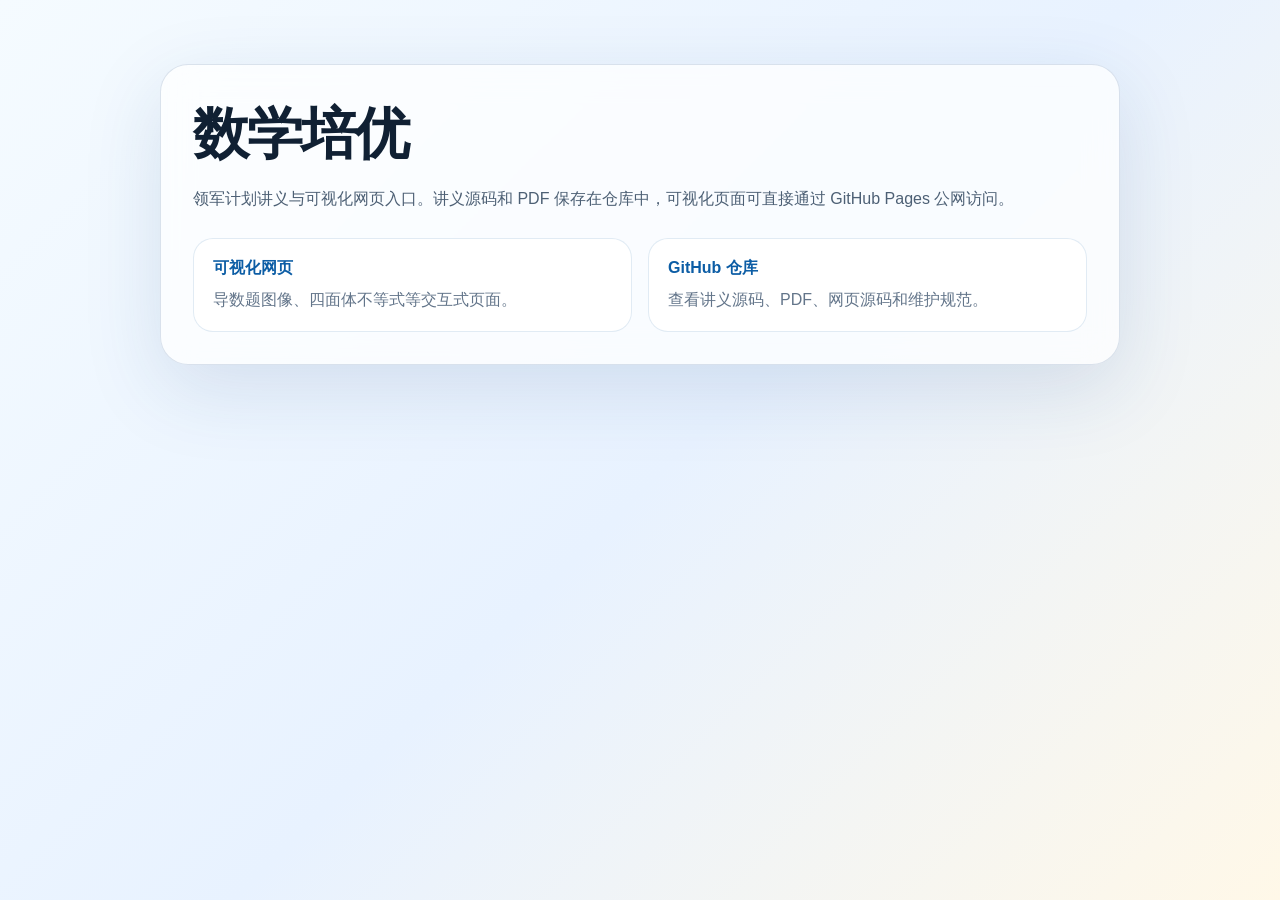
==== index.html @ 7e8201c2 "Add visualization pages" ====
<!doctype html>
<html lang="zh-CN">
<head>
  <meta charset="utf-8">
  <meta name="viewport" content="width=device-width, initial-scale=1">
  <title>数学培优</title>
  <style>
    body {
      margin: 0;
      min-height: 100vh;
      font-family: "Microsoft YaHei", "Noto Sans CJK SC", sans-serif;
      color: #102033;
      background: linear-gradient(135deg, #f5fbff 0%, #e8f2ff 52%, #fff8e8 100%);
    }
    main {
      width: min(960px, calc(100% - 32px));
      margin: 0 auto;
      padding: 64px 0;
    }
    .card {
      padding: 32px;
      border: 1px solid rgba(38, 83, 140, 0.16);
      border-radius: 28px;
      background: rgba(255, 255, 255, 0.72);
      box-shadow: 0 24px 80px rgba(34, 73, 122, 0.13);
      backdrop-filter: blur(16px);
    }
    h1 {
      margin: 0 0 12px;
      font-size: clamp(32px, 6vw, 56px);
      letter-spacing: -0.04em;
    }
    p {
      margin: 0 0 24px;
      color: #4d6075;
      line-height: 1.8;
    }
    a {
      color: #0c5da5;
      text-decoration: none;
      font-weight: 700;
    }
    .links {
      display: grid;
      gap: 16px;
      grid-template-columns: repeat(auto-fit, minmax(260px, 1fr));
    }
    .link-card {
      display: block;
      padding: 20px;
      border-radius: 20px;
      background: #ffffff;
      box-shadow: inset 0 0 0 1px rgba(12, 93, 165, 0.12);
    }
    .link-card span {
      display: block;
      margin-top: 8px;
      color: #63758a;
      font-weight: 400;
      line-height: 1.6;
    }
  </style>
</head>
<body>
  <main>
    <section class="card">
      <h1>数学培优</h1>
      <p>领军计划讲义与可视化网页入口。讲义源码和 PDF 保存在仓库中，可视化页面可直接通过 GitHub Pages 公网访问。</p>
      <div class="links">
        <a class="link-card" href="./领军计划/可视化网页/">
          可视化网页
          <span>导数题图像、四面体不等式等交互式页面。</span>
        </a>
        <a class="link-card" href="https://github.com/wcx12/shuxuepeiyou">
          GitHub 仓库
          <span>查看讲义源码、PDF、网页源码和维护规范。</span>
        </a>
      </div>
    </section>
  </main>
</body>
</html>
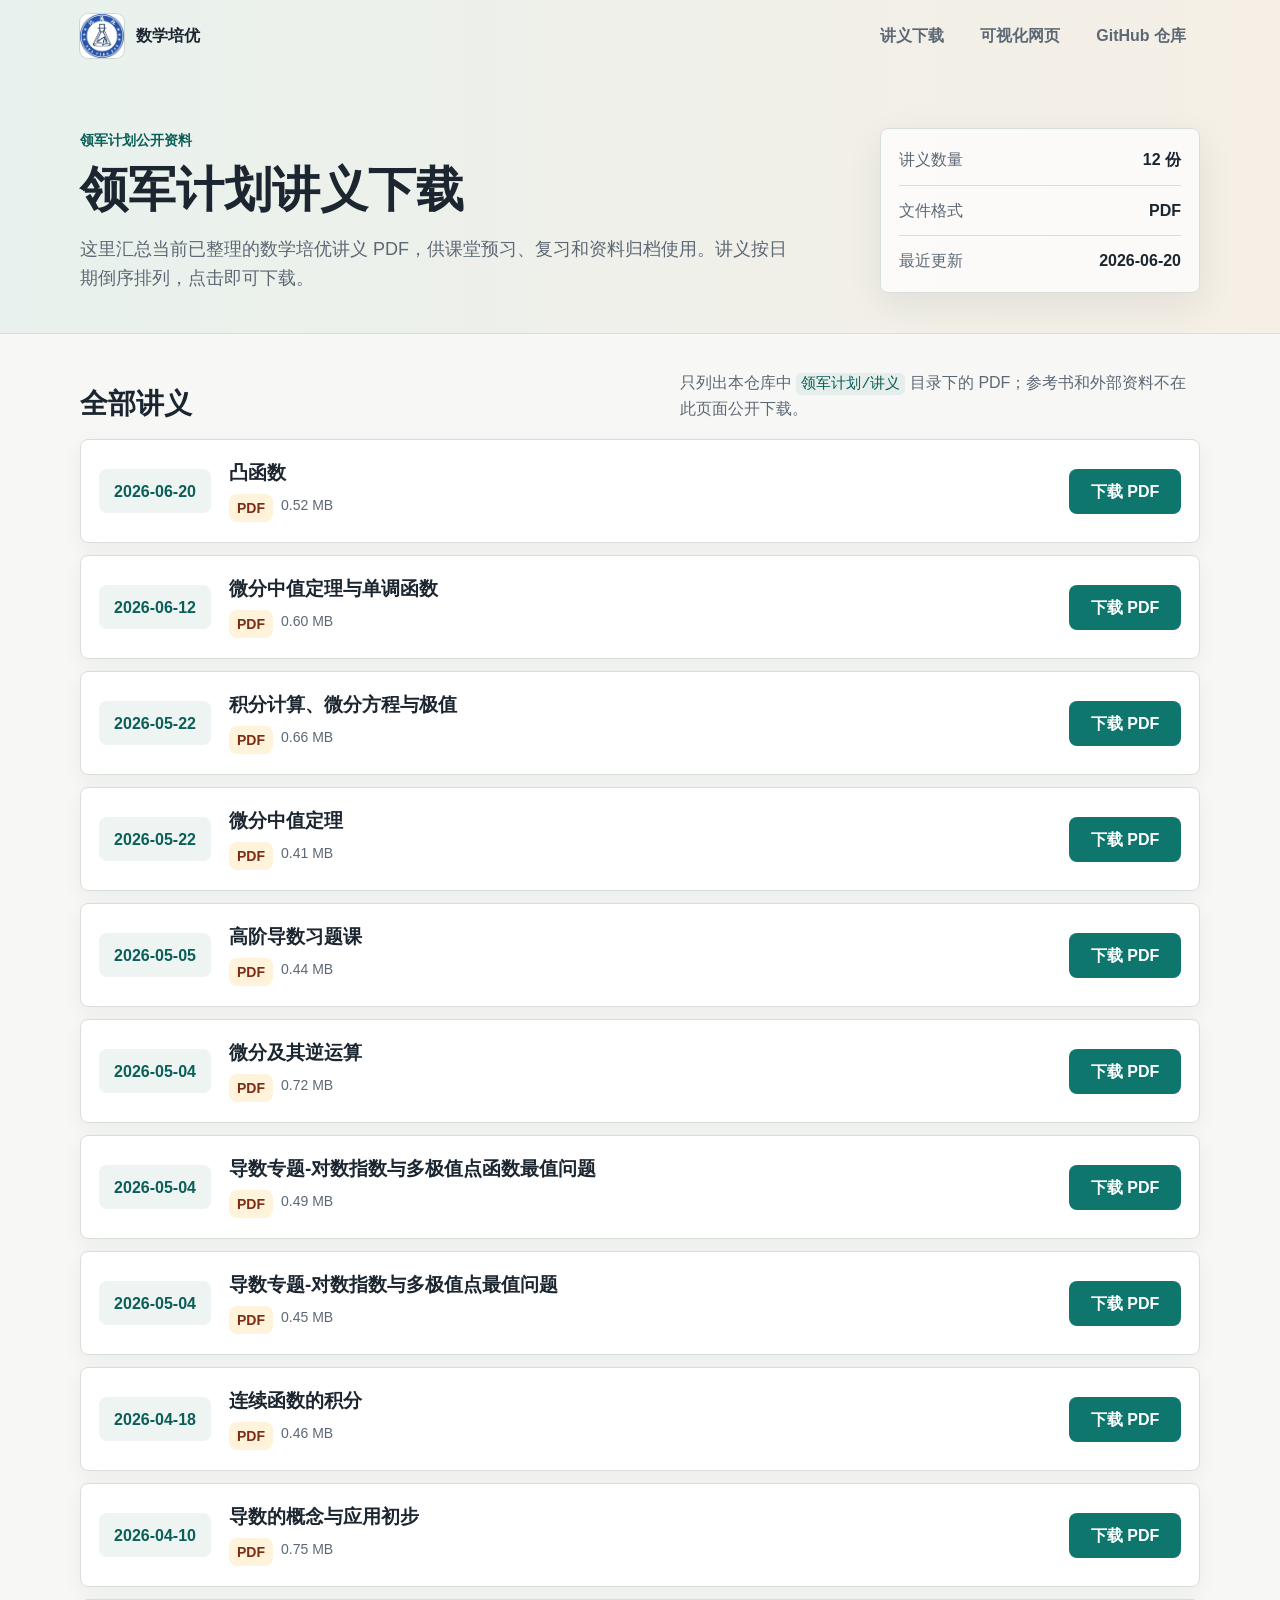
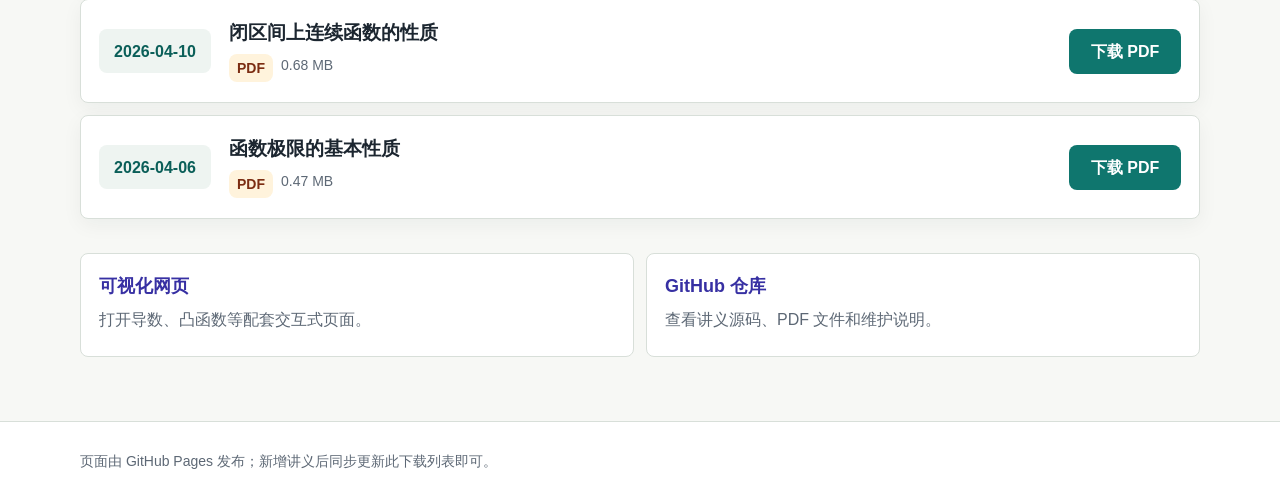
==== commit 8ae31f3d: "Add lecture download page" ====
--- a/index.html
+++ b/index.html
@@ -3,80 +3,664 @@
 <head>
   <meta charset="utf-8">
   <meta name="viewport" content="width=device-width, initial-scale=1">
-  <title>数学培优</title>
+  <title>领军计划讲义下载 | 数学培优</title>
+  <meta name="description" content="领军计划数学培优讲义 PDF 公开下载入口。">
   <style>
+    :root {
+      color-scheme: light;
+      --bg: #f7f8f5;
+      --surface: #ffffff;
+      --surface-soft: #eef4f1;
+      --ink: #1c2630;
+      --muted: #5d6875;
+      --line: #d8dfd9;
+      --primary: #0f766e;
+      --primary-dark: #0b5f59;
+      --accent: #b45309;
+      --accent-soft: #fff3dc;
+      --indigo: #3730a3;
+      --shadow: 0 12px 36px rgba(28, 38, 48, 0.08);
+    }
+
+    * {
+      box-sizing: border-box;
+    }
+
+    html {
+      scroll-behavior: smooth;
+    }
+
     body {
       margin: 0;
       min-height: 100vh;
-      font-family: "Microsoft YaHei", "Noto Sans CJK SC", sans-serif;
-      color: #102033;
-      background: linear-gradient(135deg, #f5fbff 0%, #e8f2ff 52%, #fff8e8 100%);
-    }
-    main {
-      width: min(960px, calc(100% - 32px));
+      font-family: "Microsoft YaHei", "Noto Sans CJK SC", "PingFang SC", Arial, sans-serif;
+      font-size: 16px;
+      line-height: 1.6;
+      color: var(--ink);
+      background: var(--bg);
+      overflow-x: hidden;
+    }
+
+    a {
+      color: inherit;
+    }
+
+    code {
+      padding: 2px 5px;
+      border-radius: 6px;
+      background: rgba(15, 118, 110, 0.08);
+      color: var(--primary-dark);
+      font-family: "Consolas", "Microsoft YaHei", monospace;
+      font-size: 0.94em;
+      overflow-wrap: anywhere;
+    }
+
+    a:focus-visible,
+    button:focus-visible {
+      outline: 3px solid rgba(15, 118, 110, 0.35);
+      outline-offset: 3px;
+    }
+
+    .skip-link {
+      position: absolute;
+      left: 16px;
+      top: 12px;
+      z-index: 10;
+      transform: translateY(-140%);
+      padding: 10px 14px;
+      border-radius: 8px;
+      background: var(--ink);
+      color: #fff;
+      text-decoration: none;
+      transition: transform 160ms ease;
+    }
+
+    .skip-link:focus {
+      transform: translateY(0);
+    }
+
+    .page-shell {
+      width: min(1120px, calc(100% - 32px));
       margin: 0 auto;
-      padding: 64px 0;
-    }
-    .card {
-      padding: 32px;
-      border: 1px solid rgba(38, 83, 140, 0.16);
-      border-radius: 28px;
-      background: rgba(255, 255, 255, 0.72);
-      box-shadow: 0 24px 80px rgba(34, 73, 122, 0.13);
-      backdrop-filter: blur(16px);
-    }
-    h1 {
-      margin: 0 0 12px;
-      font-size: clamp(32px, 6vw, 56px);
-      letter-spacing: -0.04em;
-    }
-    p {
-      margin: 0 0 24px;
-      color: #4d6075;
-      line-height: 1.8;
-    }
-    a {
-      color: #0c5da5;
+    }
+
+    .site-header {
+      border-bottom: 1px solid var(--line);
+      background:
+        linear-gradient(90deg, rgba(15, 118, 110, 0.08), rgba(180, 83, 9, 0.08)),
+        #fbfcf8;
+    }
+
+    .nav {
+      display: flex;
+      align-items: center;
+      justify-content: space-between;
+      gap: 24px;
+      min-height: 72px;
+    }
+
+    .brand {
+      display: flex;
+      align-items: center;
+      gap: 12px;
+      min-width: 0;
+      color: var(--ink);
       text-decoration: none;
       font-weight: 700;
     }
-    .links {
+
+    .brand img {
+      width: 44px;
+      height: 44px;
+      border-radius: 8px;
+      object-fit: cover;
+      background: #fff;
+      box-shadow: 0 0 0 1px rgba(28, 38, 48, 0.12);
+    }
+
+    .brand span {
+      white-space: nowrap;
+    }
+
+    .nav-links {
+      display: flex;
+      align-items: center;
+      gap: 8px;
+      flex-wrap: wrap;
+      justify-content: flex-end;
+    }
+
+    .nav-links a {
+      display: inline-flex;
+      align-items: center;
+      min-height: 44px;
+      padding: 10px 14px;
+      border-radius: 8px;
+      color: var(--muted);
+      text-decoration: none;
+      font-weight: 600;
+      transition: background 160ms ease, color 160ms ease;
+    }
+
+    .nav-links a:hover {
+      background: rgba(15, 118, 110, 0.08);
+      color: var(--primary-dark);
+    }
+
+    .hero {
+      padding: 56px 0 40px;
+    }
+
+    .hero-grid {
       display: grid;
+      grid-template-columns: minmax(0, 1fr) 320px;
+      gap: 36px;
+      align-items: end;
+    }
+
+    .eyebrow {
+      margin: 0 0 12px;
+      color: var(--primary-dark);
+      font-size: 14px;
+      font-weight: 700;
+    }
+
+    h1 {
+      max-width: 760px;
+      margin: 0;
+      font-size: 48px;
+      line-height: 1.12;
+      letter-spacing: 0;
+    }
+
+    .hero-copy {
+      max-width: 720px;
+      margin: 18px 0 0;
+      color: var(--muted);
+      font-size: 18px;
+      overflow-wrap: anywhere;
+    }
+
+    .summary-panel {
+      display: grid;
+      gap: 12px;
+      min-width: 0;
+      padding: 18px;
+      border: 1px solid var(--line);
+      border-radius: 8px;
+      background: rgba(255, 255, 255, 0.72);
+      box-shadow: var(--shadow);
+    }
+
+    .summary-row {
+      display: grid;
+      grid-template-columns: minmax(0, 1fr) auto;
       gap: 16px;
-      grid-template-columns: repeat(auto-fit, minmax(260px, 1fr));
-    }
-    .link-card {
+      padding-bottom: 12px;
+      border-bottom: 1px solid var(--line);
+    }
+
+    .summary-row:last-child {
+      padding-bottom: 0;
+      border-bottom: 0;
+    }
+
+    .summary-row span:first-child {
+      color: var(--muted);
+    }
+
+    .summary-row strong {
+      font-variant-numeric: tabular-nums;
+      text-align: right;
+      overflow-wrap: anywhere;
+    }
+
+    main {
+      padding: 36px 0 64px;
+    }
+
+    .section-heading {
+      display: flex;
+      align-items: end;
+      justify-content: space-between;
+      gap: 24px;
+      margin-bottom: 18px;
+    }
+
+    h2 {
+      margin: 0;
+      font-size: 28px;
+      line-height: 1.25;
+      letter-spacing: 0;
+    }
+
+    .section-heading p {
+      max-width: 520px;
+      margin: 0;
+      color: var(--muted);
+    }
+
+    .lecture-list {
+      display: grid;
+      gap: 12px;
+      margin: 0;
+      padding: 0;
+      list-style: none;
+    }
+
+    .lecture-card {
+      display: grid;
+      grid-template-columns: 112px minmax(0, 1fr) auto;
+      gap: 18px;
+      align-items: center;
+      min-width: 0;
+      min-height: 104px;
+      padding: 18px;
+      border: 1px solid var(--line);
+      border-radius: 8px;
+      background: var(--surface);
+      box-shadow: 0 6px 20px rgba(28, 38, 48, 0.05);
+    }
+
+    .date {
+      display: inline-flex;
+      align-items: center;
+      justify-content: center;
+      min-height: 44px;
+      padding: 8px 10px;
+      border-radius: 8px;
+      background: var(--surface-soft);
+      color: var(--primary-dark);
+      font-weight: 800;
+      font-variant-numeric: tabular-nums;
+      white-space: nowrap;
+    }
+
+    .lecture-title {
+      min-width: 0;
+    }
+
+    .lecture-title h3 {
+      margin: 0;
+      font-size: 19px;
+      line-height: 1.35;
+      letter-spacing: 0;
+    }
+
+    .meta {
+      display: flex;
+      flex-wrap: wrap;
+      gap: 8px;
+      margin-top: 8px;
+      color: var(--muted);
+      font-size: 14px;
+    }
+
+    .tag {
+      display: inline-flex;
+      align-items: center;
+      min-height: 28px;
+      padding: 3px 8px;
+      border-radius: 8px;
+      background: var(--accent-soft);
+      color: #7c2d12;
+      font-weight: 700;
+    }
+
+    .download-link {
+      display: inline-flex;
+      align-items: center;
+      justify-content: center;
+      min-width: 112px;
+      min-height: 44px;
+      padding: 10px 16px;
+      border-radius: 8px;
+      background: var(--primary);
+      color: #fff;
+      text-decoration: none;
+      font-weight: 800;
+      transition: background 160ms ease, box-shadow 160ms ease;
+    }
+
+    .download-link:hover {
+      background: var(--primary-dark);
+      box-shadow: 0 8px 20px rgba(15, 118, 110, 0.24);
+    }
+
+    .related {
+      display: grid;
+      grid-template-columns: repeat(2, minmax(0, 1fr));
+      gap: 12px;
+      margin-top: 34px;
+    }
+
+    .related a {
       display: block;
-      padding: 20px;
-      border-radius: 20px;
-      background: #ffffff;
-      box-shadow: inset 0 0 0 1px rgba(12, 93, 165, 0.12);
-    }
-    .link-card span {
+      min-width: 0;
+      min-height: 104px;
+      padding: 18px;
+      border: 1px solid var(--line);
+      border-radius: 8px;
+      background: #fff;
+      text-decoration: none;
+      transition: border-color 160ms ease, transform 160ms ease;
+    }
+
+    .related a:hover {
+      border-color: rgba(15, 118, 110, 0.42);
+      transform: translateY(-2px);
+    }
+
+    .related strong {
       display: block;
-      margin-top: 8px;
-      color: #63758a;
-      font-weight: 400;
-      line-height: 1.6;
+      margin-bottom: 6px;
+      color: var(--indigo);
+      font-size: 18px;
+    }
+
+    .related span {
+      color: var(--muted);
+    }
+
+    footer {
+      padding: 28px 0;
+      border-top: 1px solid var(--line);
+      color: var(--muted);
+      background: #fff;
+      font-size: 14px;
+    }
+
+    @media (max-width: 820px) {
+      .hero-grid,
+      .related {
+        grid-template-columns: 1fr;
+      }
+
+      h1 {
+        font-size: 38px;
+      }
+
+      .section-heading {
+        display: block;
+      }
+
+      .section-heading p {
+        margin-top: 8px;
+      }
+
+      .lecture-card {
+        grid-template-columns: 1fr;
+        align-items: start;
+      }
+
+      .date {
+        width: fit-content;
+      }
+
+      .download-link {
+        width: 100%;
+      }
+    }
+
+    @media (max-width: 560px) {
+      .page-shell {
+        width: min(1120px, calc(100% - 24px));
+      }
+
+      .nav {
+        align-items: flex-start;
+        flex-direction: column;
+        gap: 8px;
+        padding: 14px 0;
+      }
+
+      .nav-links {
+        width: 100%;
+        justify-content: flex-start;
+      }
+
+      .nav-links a {
+        padding: 10px 10px 10px 0;
+      }
+
+      .hero {
+        padding-top: 36px;
+      }
+
+      h1 {
+        font-size: 32px;
+      }
+
+      .hero-copy {
+        font-size: 16px;
+      }
+    }
+
+    @media (prefers-reduced-motion: reduce) {
+      *,
+      *::before,
+      *::after {
+        scroll-behavior: auto !important;
+        transition: none !important;
+      }
     }
   </style>
 </head>
 <body>
-  <main>
-    <section class="card">
-      <h1>数学培优</h1>
-      <p>领军计划讲义与可视化网页入口。讲义源码和 PDF 保存在仓库中，可视化页面可直接通过 GitHub Pages 公网访问。</p>
-      <div class="links">
-        <a class="link-card" href="./领军计划/可视化网页/">
-          可视化网页
-          <span>导数题图像、四面体不等式等交互式页面。</span>
+  <a class="skip-link" href="#lectures">跳到讲义列表</a>
+
+  <header class="site-header">
+    <div class="page-shell">
+      <nav class="nav" aria-label="主导航">
+        <a class="brand" href="./">
+          <img src="./领军计划/讲义/模板/assets/logo1.jpg" alt="数学培优标识">
+          <span>数学培优</span>
         </a>
-        <a class="link-card" href="https://github.com/wcx12/shuxuepeiyou">
-          GitHub 仓库
-          <span>查看讲义源码、PDF、网页源码和维护规范。</span>
-        </a>
+        <div class="nav-links">
+          <a href="#lectures">讲义下载</a>
+          <a href="./领军计划/可视化网页/">可视化网页</a>
+          <a href="https://github.com/wcx12/shuxuepeiyou">GitHub 仓库</a>
+        </div>
+      </nav>
+
+      <section class="hero" aria-labelledby="page-title">
+        <div class="hero-grid">
+          <div>
+            <p class="eyebrow">领军计划公开资料</p>
+            <h1 id="page-title">领军计划讲义下载</h1>
+            <p class="hero-copy">
+              这里汇总当前已整理的数学培优讲义 PDF，供课堂预习、复习和资料归档使用。讲义按日期倒序排列，点击即可下载。
+            </p>
+          </div>
+          <aside class="summary-panel" aria-label="讲义概览">
+            <div class="summary-row">
+              <span>讲义数量</span>
+              <strong>12 份</strong>
+            </div>
+            <div class="summary-row">
+              <span>文件格式</span>
+              <strong>PDF</strong>
+            </div>
+            <div class="summary-row">
+              <span>最近更新</span>
+              <strong>2026-06-20</strong>
+            </div>
+          </aside>
+        </div>
+      </section>
+    </div>
+  </header>
+
+  <main id="lectures" class="page-shell">
+    <section aria-labelledby="lectures-title">
+      <div class="section-heading">
+        <h2 id="lectures-title">全部讲义</h2>
+        <p>只列出本仓库中 <code>领军计划/讲义</code> 目录下的 PDF；参考书和外部资料不在此页面公开下载。</p>
       </div>
+
+      <ol class="lecture-list">
+        <li class="lecture-card">
+          <time class="date" datetime="2026-06-20">2026-06-20</time>
+          <div class="lecture-title">
+            <h3>凸函数</h3>
+            <div class="meta">
+              <span class="tag">PDF</span>
+              <span>0.52 MB</span>
+            </div>
+          </div>
+          <a class="download-link" href="./领军计划/讲义/2026-06-20-凸函数/凸函数.pdf" download>下载 PDF</a>
+        </li>
+
+        <li class="lecture-card">
+          <time class="date" datetime="2026-06-12">2026-06-12</time>
+          <div class="lecture-title">
+            <h3>微分中值定理与单调函数</h3>
+            <div class="meta">
+              <span class="tag">PDF</span>
+              <span>0.60 MB</span>
+            </div>
+          </div>
+          <a class="download-link" href="./领军计划/讲义/2026-06-12-微分中值定理与单调函数/微分中值定理与单调函数.pdf" download>下载 PDF</a>
+        </li>
+
+        <li class="lecture-card">
+          <time class="date" datetime="2026-05-22">2026-05-22</time>
+          <div class="lecture-title">
+            <h3>积分计算、微分方程与极值</h3>
+            <div class="meta">
+              <span class="tag">PDF</span>
+              <span>0.66 MB</span>
+            </div>
+          </div>
+          <a class="download-link" href="./领军计划/讲义/2026-05-22-积分计算、微分方程与极值/积分计算、微分方程与极值.pdf" download>下载 PDF</a>
+        </li>
+
+        <li class="lecture-card">
+          <time class="date" datetime="2026-05-22">2026-05-22</time>
+          <div class="lecture-title">
+            <h3>微分中值定理</h3>
+            <div class="meta">
+              <span class="tag">PDF</span>
+              <span>0.41 MB</span>
+            </div>
+          </div>
+          <a class="download-link" href="./领军计划/讲义/2026-05-22-微分中值定理/微分中值定理.pdf" download>下载 PDF</a>
+        </li>
+
+        <li class="lecture-card">
+          <time class="date" datetime="2026-05-05">2026-05-05</time>
+          <div class="lecture-title">
+            <h3>高阶导数习题课</h3>
+            <div class="meta">
+              <span class="tag">PDF</span>
+              <span>0.44 MB</span>
+            </div>
+          </div>
+          <a class="download-link" href="./领军计划/讲义/2026-05-05-高阶导数习题课/高阶导数习题课.pdf" download>下载 PDF</a>
+        </li>
+
+        <li class="lecture-card">
+          <time class="date" datetime="2026-05-04">2026-05-04</time>
+          <div class="lecture-title">
+            <h3>微分及其逆运算</h3>
+            <div class="meta">
+              <span class="tag">PDF</span>
+              <span>0.72 MB</span>
+            </div>
+          </div>
+          <a class="download-link" href="./领军计划/讲义/2026-05-04-微分及其逆运算/微分及其逆运算.pdf" download>下载 PDF</a>
+        </li>
+
+        <li class="lecture-card">
+          <time class="date" datetime="2026-05-04">2026-05-04</time>
+          <div class="lecture-title">
+            <h3>导数专题-对数指数与多极值点函数最值问题</h3>
+            <div class="meta">
+              <span class="tag">PDF</span>
+              <span>0.49 MB</span>
+            </div>
+          </div>
+          <a class="download-link" href="./领军计划/讲义/2026-05-04-导数专题-对数指数与多极值点函数最值问题/导数专题-对数指数与多极值点函数最值问题.pdf" download>下载 PDF</a>
+        </li>
+
+        <li class="lecture-card">
+          <time class="date" datetime="2026-05-04">2026-05-04</time>
+          <div class="lecture-title">
+            <h3>导数专题-对数指数与多极值点最值问题</h3>
+            <div class="meta">
+              <span class="tag">PDF</span>
+              <span>0.45 MB</span>
+            </div>
+          </div>
+          <a class="download-link" href="./领军计划/讲义/2026-05-04-导数专题-对数指数与多极值点最值问题/导数专题-对数指数与多极值点最值问题.pdf" download>下载 PDF</a>
+        </li>
+
+        <li class="lecture-card">
+          <time class="date" datetime="2026-04-18">2026-04-18</time>
+          <div class="lecture-title">
+            <h3>连续函数的积分</h3>
+            <div class="meta">
+              <span class="tag">PDF</span>
+              <span>0.46 MB</span>
+            </div>
+          </div>
+          <a class="download-link" href="./领军计划/讲义/2026-04-18-连续函数的积分/连续函数的积分.pdf" download>下载 PDF</a>
+        </li>
+
+        <li class="lecture-card">
+          <time class="date" datetime="2026-04-10">2026-04-10</time>
+          <div class="lecture-title">
+            <h3>导数的概念与应用初步</h3>
+            <div class="meta">
+              <span class="tag">PDF</span>
+              <span>0.75 MB</span>
+            </div>
+          </div>
+          <a class="download-link" href="./领军计划/讲义/2026-04-10-导数的概念与应用初步/导数的概念与应用初步.pdf" download>下载 PDF</a>
+        </li>
+
+        <li class="lecture-card">
+          <time class="date" datetime="2026-04-10">2026-04-10</time>
+          <div class="lecture-title">
+            <h3>闭区间上连续函数的性质</h3>
+            <div class="meta">
+              <span class="tag">PDF</span>
+              <span>0.68 MB</span>
+            </div>
+          </div>
+          <a class="download-link" href="./领军计划/讲义/2026-04-10-闭区间上连续函数的性质/闭区间上连续函数的性质.pdf" download>下载 PDF</a>
+        </li>
+
+        <li class="lecture-card">
+          <time class="date" datetime="2026-04-06">2026-04-06</time>
+          <div class="lecture-title">
+            <h3>函数极限的基本性质</h3>
+            <div class="meta">
+              <span class="tag">PDF</span>
+              <span>0.47 MB</span>
+            </div>
+          </div>
+          <a class="download-link" href="./领军计划/讲义/2026-04-06-函数极限的基本性质/函数极限的基本性质.pdf" download>下载 PDF</a>
+        </li>
+      </ol>
+    </section>
+
+    <section class="related" aria-label="相关入口">
+      <a href="./领军计划/可视化网页/">
+        <strong>可视化网页</strong>
+        <span>打开导数、凸函数等配套交互式页面。</span>
+      </a>
+      <a href="https://github.com/wcx12/shuxuepeiyou">
+        <strong>GitHub 仓库</strong>
+        <span>查看讲义源码、PDF 文件和维护说明。</span>
+      </a>
     </section>
   </main>
+
+  <footer>
+    <div class="page-shell">
+      页面由 GitHub Pages 发布；新增讲义后同步更新此下载列表即可。
+    </div>
+  </footer>
 </body>
 </html>
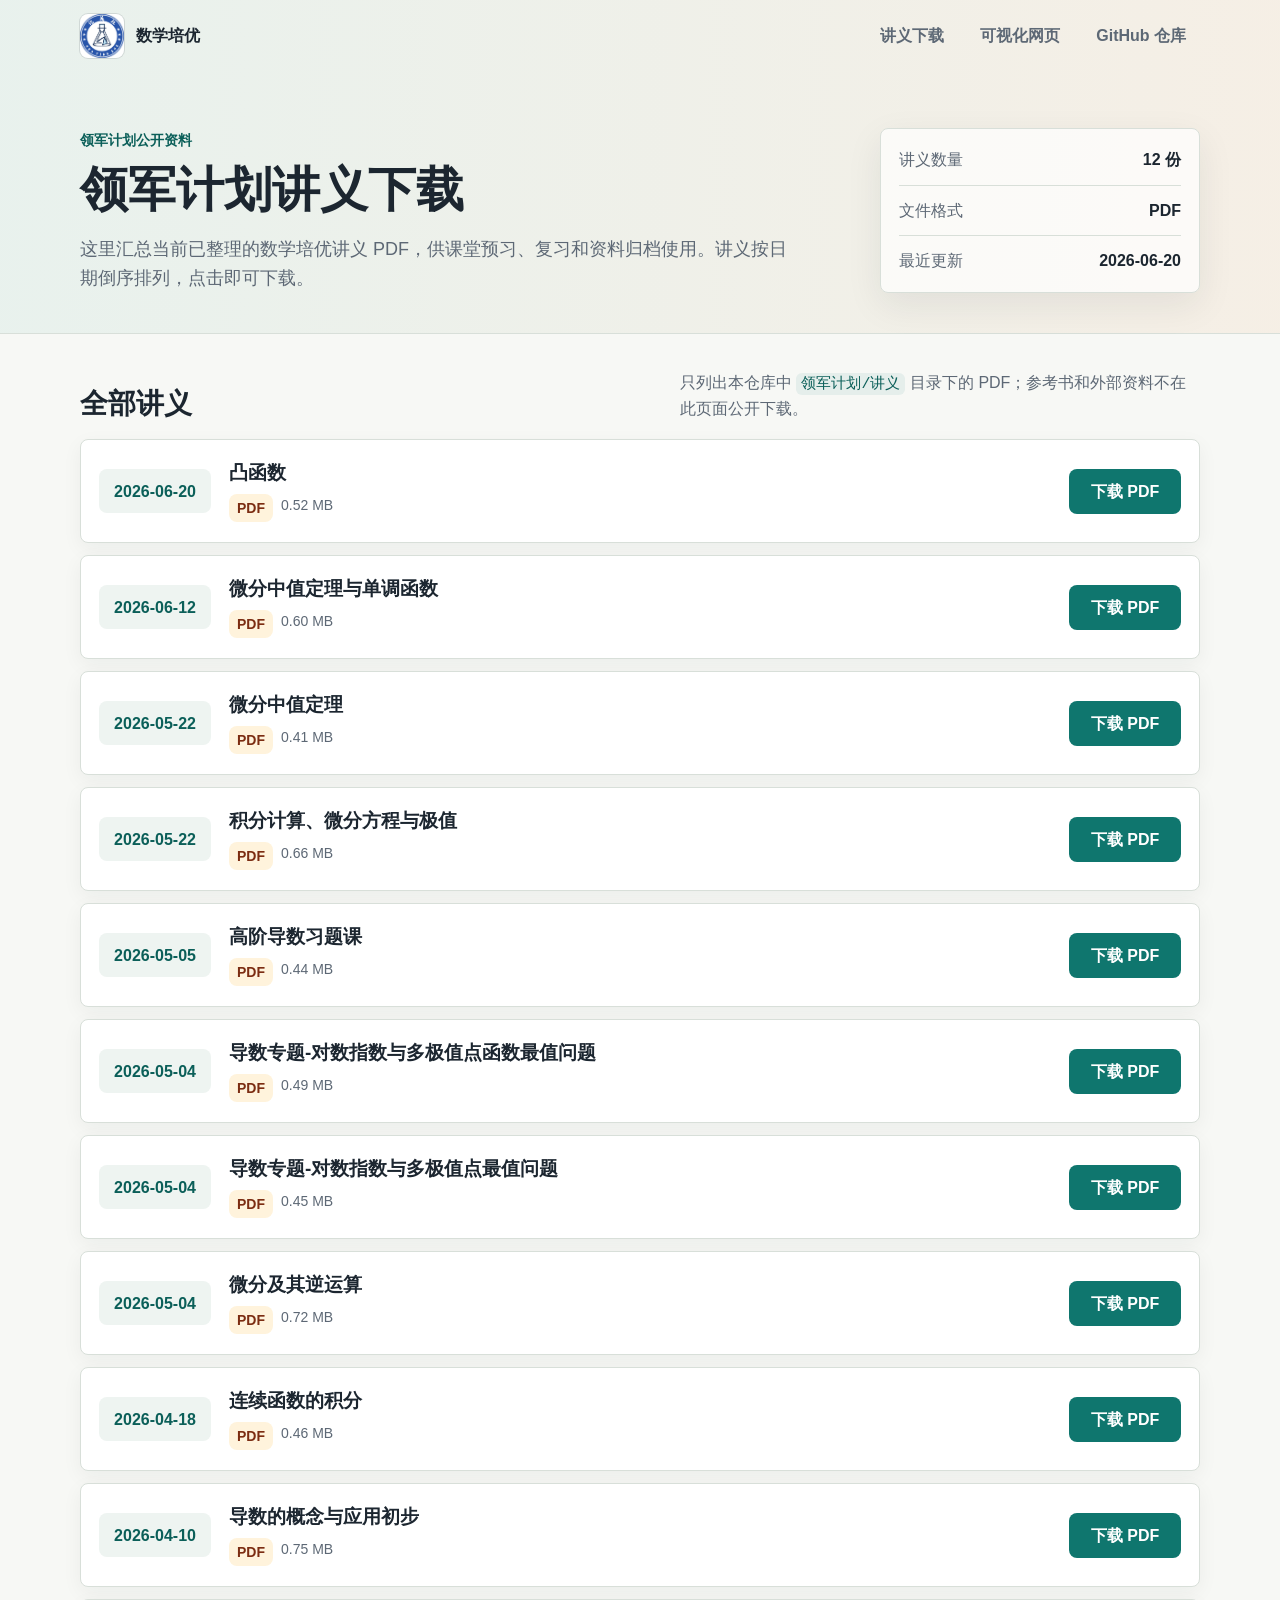
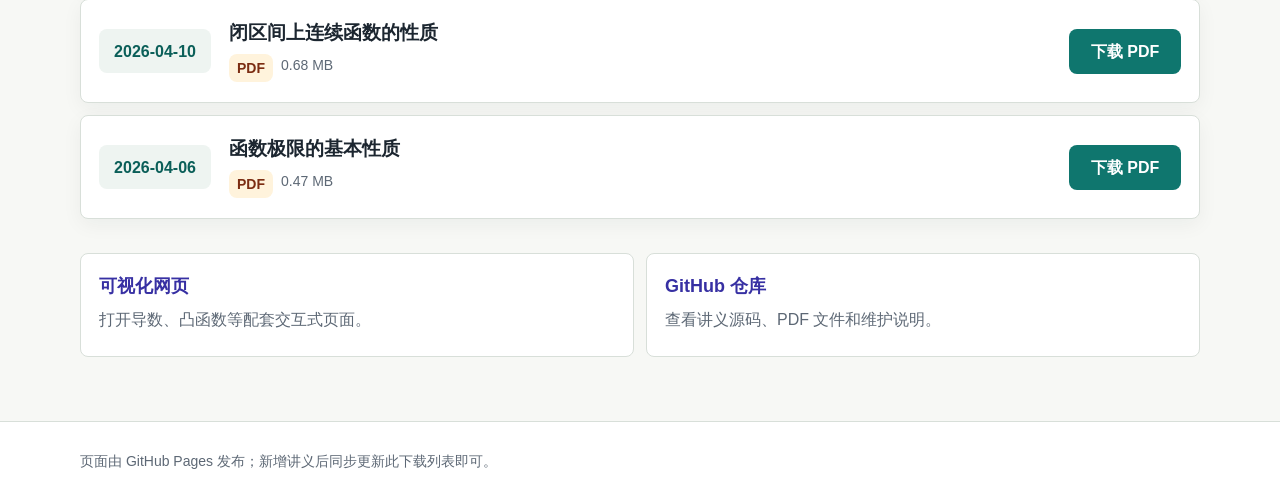
==== commit 8384477e: "Automate lecture download index" ====
--- a/index.html
+++ b/index.html
@@ -475,7 +475,7 @@
           <aside class="summary-panel" aria-label="讲义概览">
             <div class="summary-row">
               <span>讲义数量</span>
-              <strong>12 份</strong>
+              <strong><!-- LECTURE_COUNT_START -->12 份<!-- LECTURE_COUNT_END --></strong>
             </div>
             <div class="summary-row">
               <span>文件格式</span>
@@ -483,7 +483,7 @@
             </div>
             <div class="summary-row">
               <span>最近更新</span>
-              <strong>2026-06-20</strong>
+              <strong><!-- LECTURE_LATEST_START -->2026-06-20<!-- LECTURE_LATEST_END --></strong>
             </div>
           </aside>
         </div>
@@ -499,6 +499,7 @@
       </div>
 
       <ol class="lecture-list">
+<!-- LECTURE_LIST_START -->
         <li class="lecture-card">
           <time class="date" datetime="2026-06-20">2026-06-20</time>
           <div class="lecture-title">
@@ -526,6 +527,18 @@
         <li class="lecture-card">
           <time class="date" datetime="2026-05-22">2026-05-22</time>
           <div class="lecture-title">
+            <h3>微分中值定理</h3>
+            <div class="meta">
+              <span class="tag">PDF</span>
+              <span>0.41 MB</span>
+            </div>
+          </div>
+          <a class="download-link" href="./领军计划/讲义/2026-05-22-微分中值定理/微分中值定理.pdf" download>下载 PDF</a>
+        </li>
+
+        <li class="lecture-card">
+          <time class="date" datetime="2026-05-22">2026-05-22</time>
+          <div class="lecture-title">
             <h3>积分计算、微分方程与极值</h3>
             <div class="meta">
               <span class="tag">PDF</span>
@@ -536,18 +549,6 @@
         </li>
 
         <li class="lecture-card">
-          <time class="date" datetime="2026-05-22">2026-05-22</time>
-          <div class="lecture-title">
-            <h3>微分中值定理</h3>
-            <div class="meta">
-              <span class="tag">PDF</span>
-              <span>0.41 MB</span>
-            </div>
-          </div>
-          <a class="download-link" href="./领军计划/讲义/2026-05-22-微分中值定理/微分中值定理.pdf" download>下载 PDF</a>
-        </li>
-
-        <li class="lecture-card">
           <time class="date" datetime="2026-05-05">2026-05-05</time>
           <div class="lecture-title">
             <h3>高阶导数习题课</h3>
@@ -562,6 +563,30 @@
         <li class="lecture-card">
           <time class="date" datetime="2026-05-04">2026-05-04</time>
           <div class="lecture-title">
+            <h3>导数专题-对数指数与多极值点函数最值问题</h3>
+            <div class="meta">
+              <span class="tag">PDF</span>
+              <span>0.49 MB</span>
+            </div>
+          </div>
+          <a class="download-link" href="./领军计划/讲义/2026-05-04-导数专题-对数指数与多极值点函数最值问题/导数专题-对数指数与多极值点函数最值问题.pdf" download>下载 PDF</a>
+        </li>
+
+        <li class="lecture-card">
+          <time class="date" datetime="2026-05-04">2026-05-04</time>
+          <div class="lecture-title">
+            <h3>导数专题-对数指数与多极值点最值问题</h3>
+            <div class="meta">
+              <span class="tag">PDF</span>
+              <span>0.45 MB</span>
+            </div>
+          </div>
+          <a class="download-link" href="./领军计划/讲义/2026-05-04-导数专题-对数指数与多极值点最值问题/导数专题-对数指数与多极值点最值问题.pdf" download>下载 PDF</a>
+        </li>
+
+        <li class="lecture-card">
+          <time class="date" datetime="2026-05-04">2026-05-04</time>
+          <div class="lecture-title">
             <h3>微分及其逆运算</h3>
             <div class="meta">
               <span class="tag">PDF</span>
@@ -572,30 +597,6 @@
         </li>
 
         <li class="lecture-card">
-          <time class="date" datetime="2026-05-04">2026-05-04</time>
-          <div class="lecture-title">
-            <h3>导数专题-对数指数与多极值点函数最值问题</h3>
-            <div class="meta">
-              <span class="tag">PDF</span>
-              <span>0.49 MB</span>
-            </div>
-          </div>
-          <a class="download-link" href="./领军计划/讲义/2026-05-04-导数专题-对数指数与多极值点函数最值问题/导数专题-对数指数与多极值点函数最值问题.pdf" download>下载 PDF</a>
-        </li>
-
-        <li class="lecture-card">
-          <time class="date" datetime="2026-05-04">2026-05-04</time>
-          <div class="lecture-title">
-            <h3>导数专题-对数指数与多极值点最值问题</h3>
-            <div class="meta">
-              <span class="tag">PDF</span>
-              <span>0.45 MB</span>
-            </div>
-          </div>
-          <a class="download-link" href="./领军计划/讲义/2026-05-04-导数专题-对数指数与多极值点最值问题/导数专题-对数指数与多极值点最值问题.pdf" download>下载 PDF</a>
-        </li>
-
-        <li class="lecture-card">
           <time class="date" datetime="2026-04-18">2026-04-18</time>
           <div class="lecture-title">
             <h3>连续函数的积分</h3>
@@ -642,6 +643,7 @@
           </div>
           <a class="download-link" href="./领军计划/讲义/2026-04-06-函数极限的基本性质/函数极限的基本性质.pdf" download>下载 PDF</a>
         </li>
+      <!-- LECTURE_LIST_END -->
       </ol>
     </section>
 
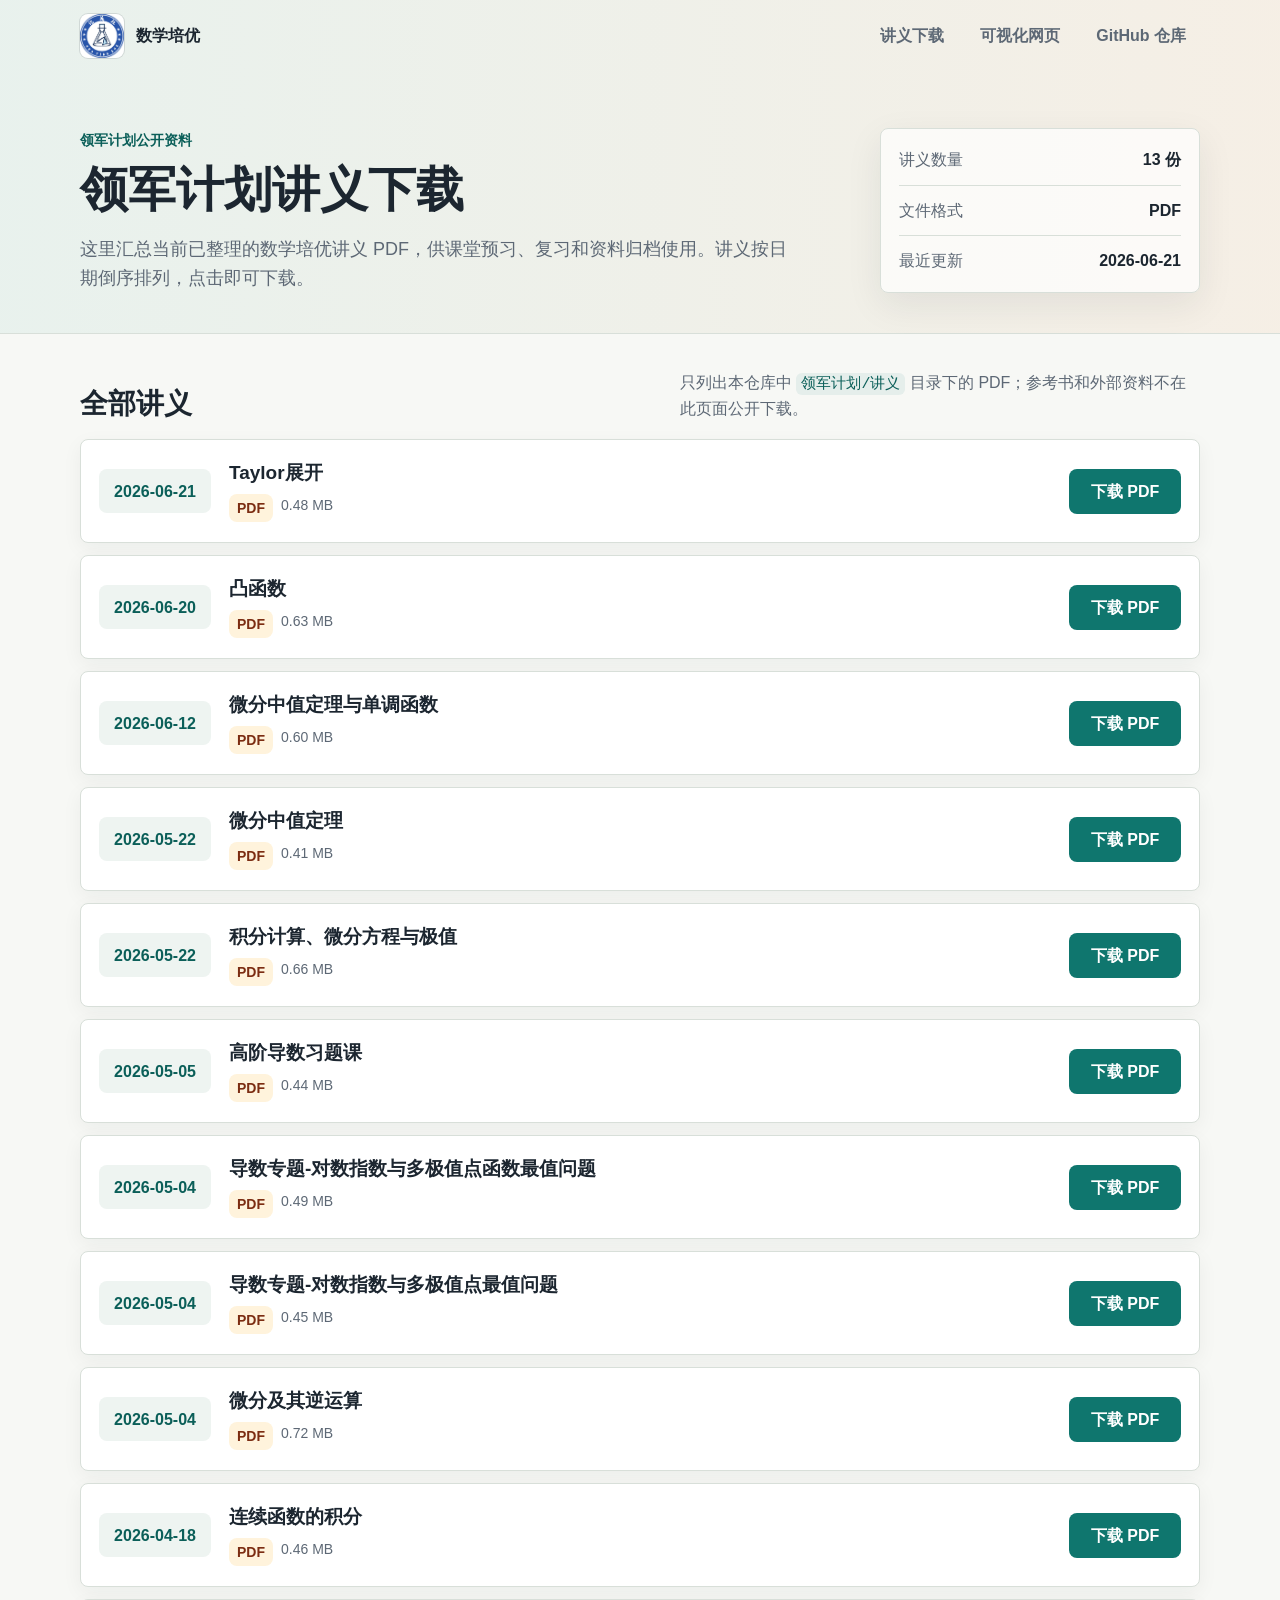
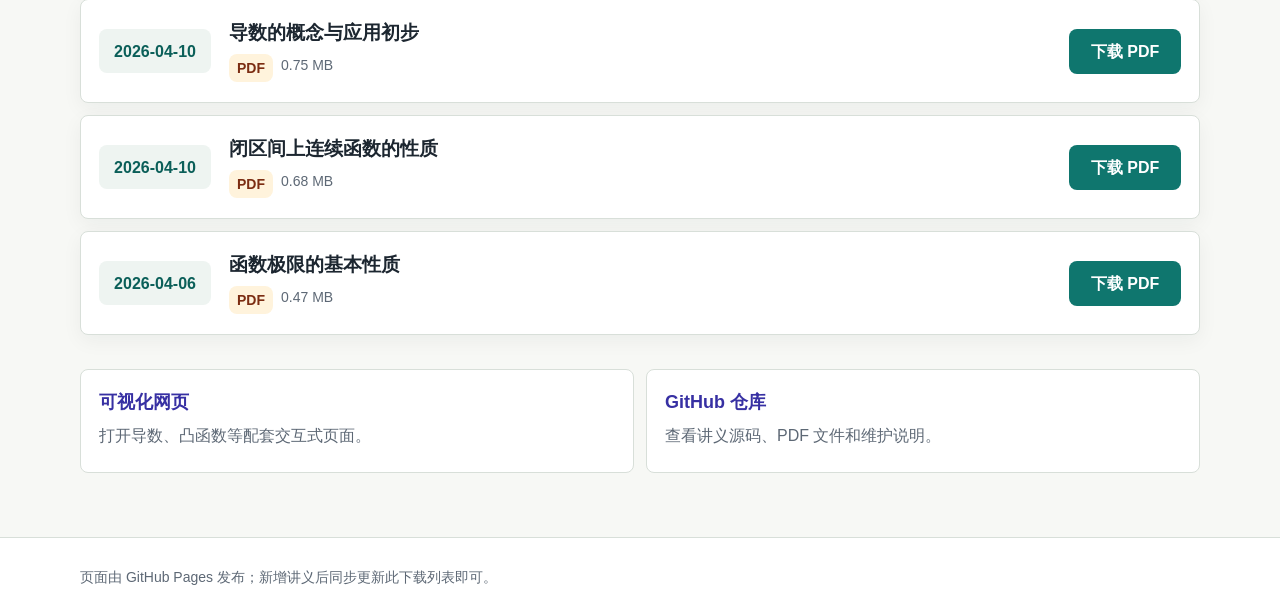
==== commit 65c0d825: "Update lecture download index" ====
--- a/index.html
+++ b/index.html
@@ -475,7 +475,7 @@
           <aside class="summary-panel" aria-label="讲义概览">
             <div class="summary-row">
               <span>讲义数量</span>
-              <strong><!-- LECTURE_COUNT_START -->12 份<!-- LECTURE_COUNT_END --></strong>
+              <strong><!-- LECTURE_COUNT_START -->13 份<!-- LECTURE_COUNT_END --></strong>
             </div>
             <div class="summary-row">
               <span>文件格式</span>
@@ -483,7 +483,7 @@
             </div>
             <div class="summary-row">
               <span>最近更新</span>
-              <strong><!-- LECTURE_LATEST_START -->2026-06-20<!-- LECTURE_LATEST_END --></strong>
+              <strong><!-- LECTURE_LATEST_START -->2026-06-21<!-- LECTURE_LATEST_END --></strong>
             </div>
           </aside>
         </div>
@@ -501,12 +501,24 @@
       <ol class="lecture-list">
 <!-- LECTURE_LIST_START -->
         <li class="lecture-card">
+          <time class="date" datetime="2026-06-21">2026-06-21</time>
+          <div class="lecture-title">
+            <h3>Taylor展开</h3>
+            <div class="meta">
+              <span class="tag">PDF</span>
+              <span>0.48 MB</span>
+            </div>
+          </div>
+          <a class="download-link" href="./领军计划/讲义/2026-06-21-Taylor展开/Taylor展开.pdf" download>下载 PDF</a>
+        </li>
+
+        <li class="lecture-card">
           <time class="date" datetime="2026-06-20">2026-06-20</time>
           <div class="lecture-title">
             <h3>凸函数</h3>
             <div class="meta">
               <span class="tag">PDF</span>
-              <span>0.52 MB</span>
+              <span>0.63 MB</span>
             </div>
           </div>
           <a class="download-link" href="./领军计划/讲义/2026-06-20-凸函数/凸函数.pdf" download>下载 PDF</a>
